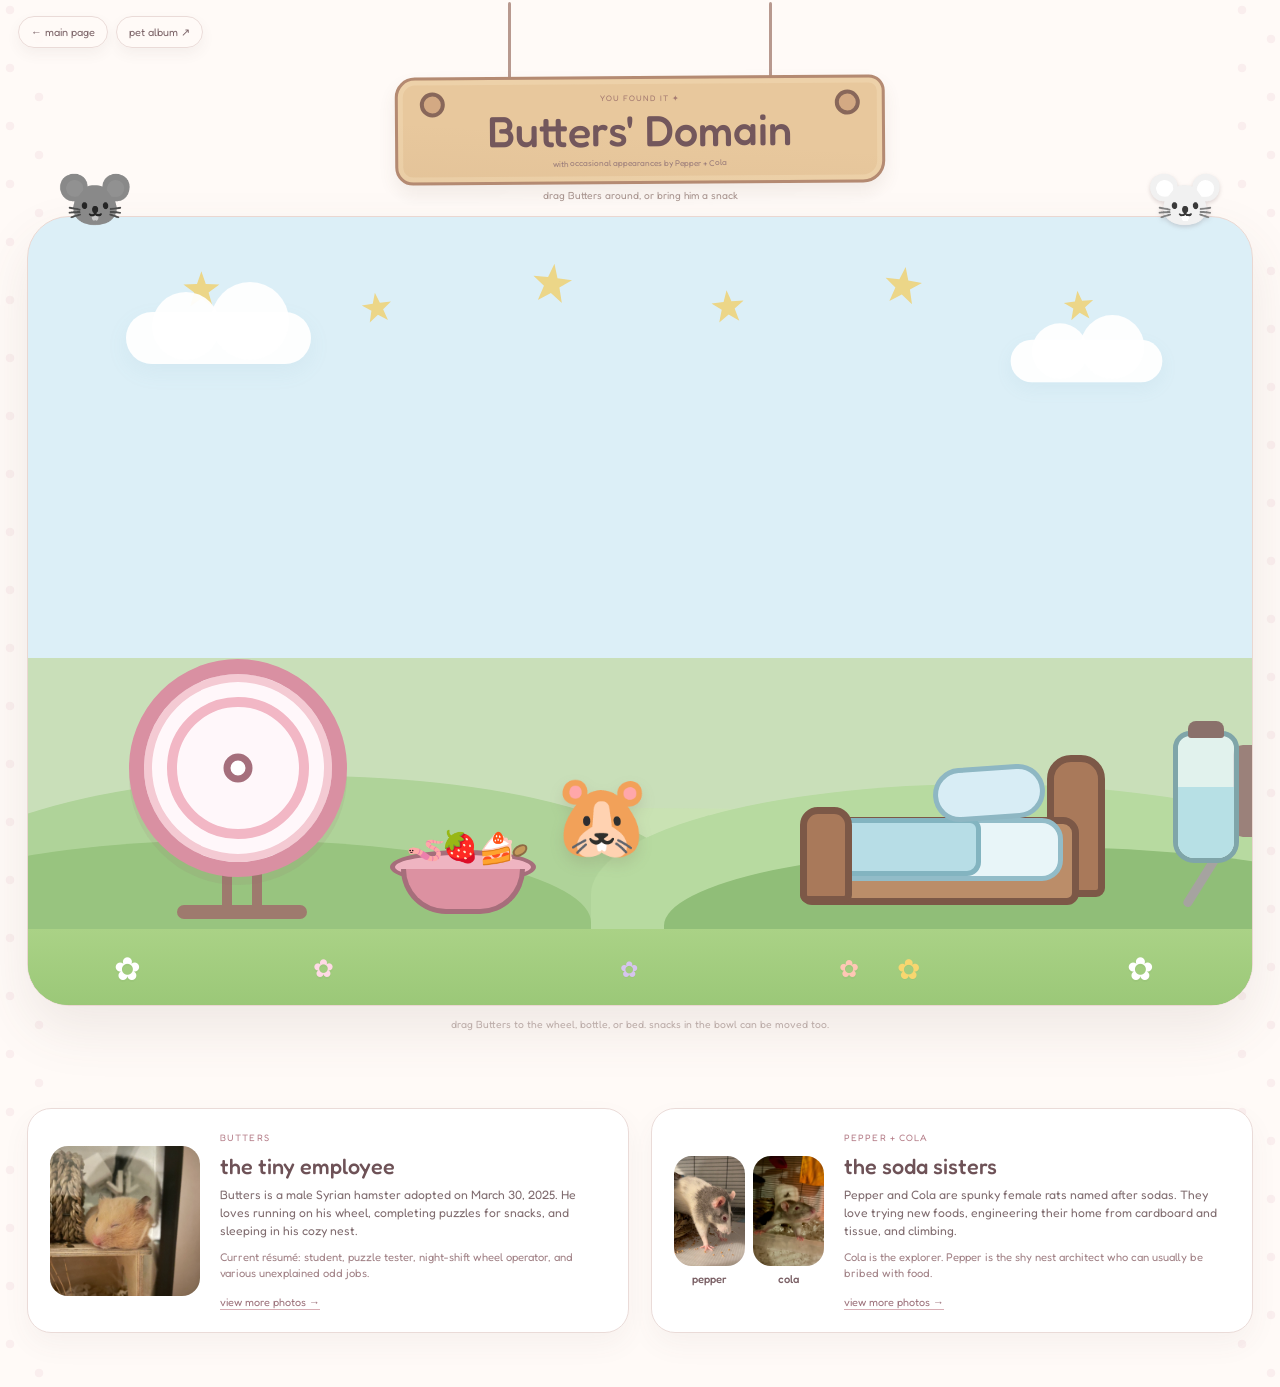
==== butters-domain.html @ 64509e28 "Initial commit" ====
<!DOCTYPE html>
<html lang="en">
<head>
  <meta charset="UTF-8">
  <meta name="viewport" content="width=device-width, initial-scale=1.0">
  <title>Butters' Domain</title>
  <link rel="icon" href="data:image/svg+xml,<svg xmlns=%22http://www.w3.org/2000/svg%22 viewBox=%220 0 100 100%22><text y=%22.9em%22 font-size=%2290%22>🐹</text></svg>">
  <link rel="preconnect" href="https://fonts.googleapis.com">
  <link rel="preconnect" href="https://fonts.gstatic.com" crossorigin>
  <link href="https://fonts.googleapis.com/css2?family=Fredoka:wght@400;500;600&display=swap" rel="stylesheet">
  <link rel="stylesheet" href="butters-domain.css">
</head>
<body class="page-fade">
  <div class="domain-dots domain-dots-left" aria-hidden="true"></div>
  <div class="domain-dots domain-dots-right" aria-hidden="true"></div>

  <div class="domain-nav">
    <a class="nav-pill" href="index.html">←︎ main page</a>
    <a class="nav-pill" href="pet-album.html">pet album ↗︎</a>
  </div>

  <main class="domain">
    <header class="hanging-title">
      <span class="cord cord-left"></span>
      <span class="cord cord-right"></span>
      <div class="sign-board">
        <p>you found it ✦</p>
        <h1>Butters' Domain</h1>
        <small>with occasional appearances by Pepper + Cola</small>
      </div>
    </header>

    <p class="domain-subtitle">drag Butters around, or bring him a snack</p>

    <div class="scene-wrap">
      <section class="hamster-scene" id="hamster-scene">
        <div class="scene-night" aria-hidden="true"></div>

        <button class="domain-stars" id="domain-stars" type="button" aria-label="Toggle night mode">
          <i></i><i></i><i></i><i></i><i></i><i></i>
        </button>

        <div class="sky-cloud c1"></div>
        <div class="sky-cloud c2"></div>

        <div class="hill hill-far"></div>
        <div class="hill hill-mid-a"></div>
        <div class="hill hill-mid-b"></div>
        <div class="hill hill-near-a"></div>
        <div class="hill hill-near-b"></div>

        <div class="wheel zone" id="wheel-zone" data-zone="wheel" aria-label="Hamster wheel">
          <div class="wheel-frame"></div>
          <div class="wheel-feet"></div>
          <div class="wheel-outer">
            <div class="wheel-track"></div>
            <div class="wheel-hub"></div>
          </div>
        </div>

        <div class="food-bowl-area">
          <div class="food-bowl">
            <div class="bowl-back"></div>
            <button class="snack worm" type="button" data-snack="worm" aria-label="Move the worm">🪱</button>
            <button class="snack strawberry" type="button" data-snack="strawberry" aria-label="Move the strawberry">🍓</button>
            <button class="snack cake" type="button" data-snack="cake" aria-label="Move the cake">🍰</button>
            <button class="snack seed" type="button" data-snack="seed" aria-label="Move the seed"><span class="seed-shape"></span></button>
            <div class="bowl-front"></div>
          </div>
        </div>

        <div class="bed zone" id="bed-zone" data-zone="bed" aria-label="Butters' bed">
          <div class="bed-headboard"></div>
          <div class="bed-frame"></div>
          <div class="bed-mattress"></div>
          <div class="bed-pillow"></div>
          <div class="bed-blanket"></div>
          <div class="bed-footboard"></div>
        </div>

        <div class="water-station zone" id="water-zone" data-zone="water" aria-label="Hamster water bottle">
          <div class="wall-mount"></div>
          <div class="water-bottle">
            <div class="water-cap"></div>
            <div class="water-glass"><div class="water-level"></div></div>
            <div class="water-nozzle"></div>
          </div>
        </div>

        <div class="butters-zone" id="butters-zone">
          <button class="butters" id="butters" type="button" aria-label="Drag Butters">
            <span class="butters-emoji">🐹</span>
          </button>
        </div>

        <div class="reaction-layer" id="reaction-layer" aria-live="polite"></div>

        <div class="grass-strip"></div>
        <div class="flower f1">✿</div>
        <div class="flower f2">✿</div>
        <div class="flower f3">✿</div>
        <div class="flower f4">✿</div>
        <div class="flower f5">✿</div>
        <div class="flower f6">✿</div>
      </section>

      <div class="rat-peeker cola" tabindex="0" data-rat="cola" aria-label="Cola is peeking">
        <span class="rat-face">🐭</span>
        <span class="rat-line"></span>
      </div>

      <div class="rat-peeker pepper" tabindex="0" data-rat="pepper" aria-label="Pepper is peeking">
        <span class="rat-face">🐭</span>
        <span class="rat-line"></span>
      </div>
    </div>

    <p class="secret-note">drag Butters to the wheel, bottle, or bed. snacks in the bowl can be moved too.</p>

    <section class="pet-notes">
      <div class="pet-card butters-card">
        <div class="pet-photo">
          <img src="images/butters-photo.jpg" alt="Butters" onerror="this.style.display='none'; this.parentElement.classList.add('empty-photo')">
          <span>add a Butters photo</span>
        </div>
        <div>
          <p class="pet-label">butters</p>
          <h2>the tiny employee</h2>
          <p>Butters is a male Syrian hamster adopted on March 30, 2025. He loves running on his wheel, completing puzzles for snacks, and sleeping in his cozy nest.</p>
          <p class="pet-joke">Current résumé: student, puzzle tester, night-shift wheel operator, and various unexplained odd jobs.</p><a class="photo-link" href="pet-album.html#butters">view more photos →︎</a>
        </div>
      </div>

      <div class="pet-card rat-card">
        <div class="rat-photos">
          <div class="rat-photo-item">
            <div class="pet-photo small">
              <img src="images/pepper-photo.jpg" alt="Pepper" onerror="this.style.display='none'; this.parentElement.classList.add('empty-photo')">
              <span>add photo</span>
            </div>
            <strong>pepper</strong>
          </div>
          <div class="rat-photo-item">
            <div class="pet-photo small">
              <img src="images/cola-photo.jpg" alt="Cola" onerror="this.style.display='none'; this.parentElement.classList.add('empty-photo')">
              <span>add photo</span>
            </div>
            <strong>cola</strong>
          </div>
        </div>
        <div>
          <p class="pet-label">pepper + cola</p>
          <h2>the soda sisters</h2>
          <p>Pepper and Cola are spunky female rats named after sodas. They love trying new foods, engineering their home from cardboard and tissue, and climbing.</p>
          <p class="pet-joke">Cola is the explorer. Pepper is the shy nest architect who can usually be bribed with food.</p><a class="photo-link" href="pet-album.html#rats">view more photos →︎</a>
        </div>
      </div>
    </section>
  </main>

  <script src="butters-domain.js"></script>
</body>
</html>
---- butters-domain.css ----
:root {
  --cream:#fffaf7;
  --pink:#efb4c1;
  --pink-dark:#b97d8b;
  --pink-pale:#efd6dc;
  --brown:#76574f;
  --wood:#a9795a;
  --wood-dark:#7c5847;
  --blue:#d8edf5;
  --blue-dark:#8bbbc6;
  --yellow:#f5d768;
  --green1:#cdebb9;
  --green2:#b7df9f;
  --green3:#9fd087;
  --green4:#7fb86f;
}

*{box-sizing:border-box}
html,body{min-height:100%}
body{
  margin:0;
  position:relative;
  background:var(--cream);
  color:#654d52;
  font-family:"Fredoka",sans-serif;
}
button{font:inherit}

body.page-fade{opacity:1;transition:opacity .32s ease}
body.page-fade.page-leaving{opacity:0}

.domain-dots{
  position:absolute;
  top:0;bottom:0;min-height:100%;
  width:max(48px,calc((100vw - 1220px)/2 - 10px));
  pointer-events:none;
  opacity:.34;
  background-image:
    radial-gradient(circle,var(--pink-pale) 0 4px,transparent 4.6px),
    radial-gradient(circle,var(--pink-pale) 0 4px,transparent 4.6px);
  background-size:58px 58px;
  background-position:10px 10px,39px 39px
}
.domain-dots-left{left:0}.domain-dots-right{right:0}

.back-door{position:fixed;top:18px;left:22px;z-index:50;opacity:.5;transition:.2s ease}
.back-door:hover{opacity:1;transform:translateY(-2px)}
.tiny-door{position:relative;display:block;width:31px;height:42px;border:2px solid #b98679;border-radius:8px 8px 4px 4px;background:#d8aa91}
.tiny-door::after{content:"";position:absolute;right:5px;top:22px;width:4px;height:4px;border-radius:50%;background:var(--yellow)}
.tiny-door i{position:absolute;inset:7px 6px;border:1px solid rgba(118,87,79,.34);border-radius:5px}

.domain{
  width:min(1240px,calc(100% - 54px));
  margin:0 auto;
  padding:76px 0 54px;
  position:relative;
  z-index:1
}

/* softer hanging sign */
.hanging-title{position:relative;width:min(490px,72vw);height:108px;margin:0 auto -3px}
.cord{position:absolute;top:-74px;width:3px;height:84px;border-radius:8px;background:#8b6a60}
.cord-left{left:23%}.cord-right{right:23%}
.sign-board{
  position:absolute;inset:0;
  display:grid;place-items:center;align-content:center;
  border:3px solid #b48a72;
  border-radius:20px 16px 22px 18px;
  background:linear-gradient(4deg,rgba(151,111,83,.05),transparent 45%),#e8c89d;
  box-shadow:inset 0 0 0 5px rgba(255,239,210,.22),0 9px 18px rgba(104,75,59,.09);
  transform:rotate(-.4deg)
}
.sign-board::before,.sign-board::after{
  content:"";position:absolute;top:12px;width:17px;height:17px;
  border:4px solid #88675a;border-radius:50%;background:#d3a983
}
.sign-board::before{left:22px}.sign-board::after{right:22px}
.sign-board p{margin:0 0 1px;color:#a47a71;font-size:.5rem;letter-spacing:.12em;text-transform:uppercase}
.sign-board h1{margin:0;color:#73575c;font-size:clamp(1.9rem,3.4vw,2.7rem);font-weight:500}
.sign-board small{margin-top:2px;color:#9b7d7a;font-size:.52rem;font-weight:400}
.domain-subtitle{margin:8px 0 15px;color:#aa9691;font-size:.64rem;font-weight:400;text-align:center}

.scene-wrap{position:relative}

.hamster-scene{
  position:relative;
  min-height:790px;
  overflow:hidden;
  border:1px solid #ead7d1;
  border-radius:42px;
  background:linear-gradient(to bottom,#e8f8ff 0 56%,#d9edc9 56% 100%);
  box-shadow:0 24px 54px rgba(102,76,72,.10);
  isolation:isolate
}
.scene-night{position:absolute;inset:0;z-index:30;background:rgba(31,38,67,.50);opacity:0;pointer-events:none;transition:opacity .35s ease}
.hamster-scene.night .scene-night{opacity:1}

.domain-stars{
  position:absolute;left:0;right:0;top:18px;z-index:8;height:110px;padding:0 7%;
  border:0;background:transparent;display:flex;align-items:center;justify-content:space-around;cursor:pointer
}
.domain-stars i{
  width:40px;height:40px;background:#f2cd62;
  clip-path:polygon(50% 3%,61% 35%,95% 36%,68% 56%,78% 91%,50% 71%,22% 91%,32% 56%,5% 36%,39% 35%);
  border-radius:35%;opacity:.74;transition:filter .25s ease,opacity .25s ease
}
.domain-stars i:nth-child(2){transform:translateY(18px) scale(.82) rotate(-8deg)}
.domain-stars i:nth-child(3){transform:translateY(-6px) scale(1.08) rotate(7deg)}
.domain-stars i:nth-child(4){transform:translateY(17px) scale(.9) rotate(-5deg)}
.domain-stars i:nth-child(5){transform:translateY(-4px) scale(1.02) rotate(8deg)}
.domain-stars i:nth-child(6){transform:translateY(16px) scale(.82) rotate(-6deg)}

.sky-cloud{
  position:absolute;z-index:10;width:185px;height:52px;border-radius:45px;background:rgba(255,255,255,.94);
  box-shadow:0 8px 22px rgba(118,160,176,.08)
}
.sky-cloud::before,.sky-cloud::after{content:"";position:absolute;bottom:4px;border-radius:50%;background:inherit}
.sky-cloud::before{left:26px;width:68px;height:68px}
.sky-cloud::after{right:22px;width:78px;height:78px}
.c1{left:8%;top:12%}.c2{right:6%;top:15%;transform:scale(.82)}

.hamster-scene.night .domain-stars{z-index:35}
.hamster-scene.night .sky-cloud{z-index:36}
.hamster-scene.night .domain-stars i{
  background:#ffe064;opacity:1;
  filter:drop-shadow(0 0 9px rgba(255,224,100,1)) drop-shadow(0 0 20px rgba(255,224,100,.56))
}

/* softer layered hills */
.hill{position:absolute;bottom:0;border-radius:50% 50% 0 0}
.hill-far{left:-5%;width:110%;height:25%;background:#d8efc1;z-index:1}
.hill-mid-a{left:-8%;width:62%;height:29%;background:#bfe1a7;z-index:2}
.hill-mid-b{right:-10%;width:64%;height:28%;background:#c7e6ad;z-index:2}
.hill-near-a{left:-12%;width:58%;height:21%;background:#a9d58f;z-index:3}
.hill-near-b{right:-13%;width:61%;height:20%;background:#a0cf87;z-index:3}

.grass-strip{position:absolute;left:0;right:0;bottom:0;height:76px;background:linear-gradient(to bottom,#b9df94,#add786);z-index:4}
.flower{position:absolute;bottom:17px;font-size:2rem;text-shadow:0 2px 0 rgba(117,147,93,.08);z-index:5}
.f1{left:7%;color:#fff}.f2{right:8%;color:#fff}.f3{left:23%;color:#ffd9e5;transform:scale(.78)}
.f4{right:27%;color:#f8d66f;transform:scale(.88)}.f5{left:48%;color:#d6c4ef;transform:scale(.7)}.f6{left:66%;color:#ffc7b5;transform:scale(.75)}

/* wheel */
.wheel{position:absolute;left:7%;bottom:84px;width:255px;height:260px;z-index:6}
.wheel-frame{position:absolute;z-index:1;left:108px;top:196px;width:40px;height:52px;border-left:10px solid #9e7a6e;border-right:10px solid #9e7a6e}
.wheel-feet{position:absolute;z-index:1;left:63px;bottom:0;width:130px;height:14px;border-radius:20px;background:#9e7a6e}
.wheel-outer{position:absolute;z-index:3;left:15px;top:0;width:218px;height:218px;border:15px solid #d990a2;border-radius:50%;background:#fff7fa;box-shadow:inset 0 0 0 8px #f4cad3,0 8px 0 rgba(143,97,109,.1)}
.wheel-track{position:absolute;inset:23px;border:10px solid #f2b7c5;border-radius:50%}
.wheel-hub{position:absolute;left:50%;top:50%;width:29px;height:29px;transform:translate(-50%,-50%);border:7px solid #a56f7c;border-radius:50%;background:#fff}

/* bowl */
.food-bowl-area{position:absolute;left:29%;bottom:62px;width:160px;height:102px;z-index:12}
.food-bowl{position:relative;width:160px;height:102px}
.bowl-back{position:absolute;z-index:1;left:7px;top:31px;width:146px;height:34px;border:5px solid #a66e7b;border-radius:50%;background:#efb4c1}
.bowl-front{position:absolute;z-index:2;left:18px;top:50px;width:124px;height:45px;border:5px solid #a66e7b;border-top:0;border-radius:0 0 48px 48px;background:#dc91a1;pointer-events:none}
.snack{position:absolute;z-index:80!important;border:0;background:transparent;cursor:grab;touch-action:none;user-select:none}
.snack.dragging{cursor:grabbing;z-index:200!important}
.worm{left:17px;top:10px;font-size:2rem}.strawberry{left:52px;top:7px;font-size:1.9rem}.cake{left:89px;top:9px;font-size:1.9rem}
.seed{left:123px;top:19px;width:25px;height:25px}.seed-shape{display:block;width:16px;height:11px;border:2px solid #8d6a45;border-radius:60% 40% 60% 40%;background:#c59a5a;transform:rotate(-20deg)}

/* wooden bed + blue bedding */
.bed{position:absolute;right:12%;bottom:76px;width:305px;height:190px;z-index:8}
.bed-headboard{position:absolute;right:0;bottom:26px;width:58px;height:142px;border:7px solid var(--wood-dark);border-radius:24px 24px 9px 9px;background:var(--wood)}
.bed-frame{position:absolute;left:0;right:26px;bottom:18px;height:88px;border:7px solid var(--wood-dark);border-radius:20px 16px 12px 12px;background:#bb8d69}
.bed-mattress{position:absolute;left:19px;right:42px;bottom:42px;height:63px;border:5px solid #92bcc8;border-radius:21px;background:#e8f5f8;z-index:2}
.bed-pillow{position:absolute;right:60px;top:33px;width:112px;height:54px;z-index:5;border:5px solid #8eb7c3;border-radius:28px;background:#d8edf5;transform:rotate(-4deg)}
.bed-blanket{position:absolute;z-index:4;left:27px;bottom:47px;width:154px;height:58px;border:5px solid #83b4c0;border-radius:20px 11px 14px 14px;background:#b7dde6}
.bed-footboard{position:absolute;z-index:6;left:0;bottom:20px;width:52px;height:96px;border:7px solid var(--wood-dark);border-radius:18px 18px 8px 8px;background:var(--wood)}

/* water bottle mounted to right wall */
.water-station{position:absolute;right:-1px;bottom:298px;width:92px;height:210px;z-index:9}
.wall-mount{position:absolute;right:0;top:28px;width:20px;height:92px;border-radius:10px 0 0 10px;background:#9b817a}
.water-bottle{position:absolute;right:17px;top:17px;width:66px;height:132px}
.water-glass{position:absolute;z-index:2;inset:0;overflow:hidden;border:5px solid #7fa5a9;border-radius:17px 17px 21px 21px;background:rgba(232,248,250,.8)}
.water-level{position:absolute;inset:auto 0 0;height:58%;background:#b7e0e5}
.water-cap{position:absolute;z-index:3;left:15px;top:-10px;width:36px;height:17px;border-radius:8px 8px 3px 3px;background:#8a716b}
.water-nozzle{position:absolute;z-index:1;left:19px;bottom:-56px;width:9px;height:70px;border-radius:8px;background:#a6a3a0;transform:rotate(-32deg);transform-origin:top}

/* Butters */
.butters-zone{position:absolute;left:46%;bottom:150px;width:92px;height:82px;transform:translateX(-50%);z-index:20}
.butters{width:92px;height:82px;border:0;background:transparent;cursor:grab;touch-action:none;user-select:none}
.butters.dragging{cursor:grabbing}.butters-emoji{display:block;font-size:5.1rem;line-height:1;filter:drop-shadow(0 7px 7px rgba(104,77,70,.14))}

.reaction-layer{position:absolute;inset:0;z-index:34;pointer-events:none}
.reaction-pop{position:absolute;min-width:max-content;max-width:180px;padding:6px 9px;border:1px solid #ead7d1;border-radius:13px;background:rgba(255,255,255,.94);color:#876c70;font-size:.7rem;font-weight:500;box-shadow:0 6px 14px rgba(90,67,65,.07);animation:pop-in .18s ease}
@keyframes pop-in{from{opacity:0;transform:translateY(5px)}to{opacity:1;transform:translateY(0)}}

.butters-zone.wheel-bounce .butters-emoji{animation:wheel-hop .42s ease 6}
@keyframes wheel-hop{0%,100%{transform:translateY(0)}50%{transform:translateY(-17px)}}
.butters-zone.snack-happy .butters-emoji{animation:snack-hop .45s ease}
.butters-zone.idle-hop .butters-emoji{animation:idle-hop .55s ease}
@keyframes snack-hop{0%,100%{transform:scale(1)}50%{transform:scale(1.09)}}
@keyframes idle-hop{0%,100%{transform:translateY(0)}50%{transform:translateY(-9px)}}

/* rats under scene edge, then pop upward */
.rat-peeker{position:absolute;top:-45px;width:110px;height:150px;z-index:0;outline:none;overflow:visible}
.rat-peeker .rat-face{position:absolute;bottom:0;font-size:3.8rem;transition:transform .28s ease;filter:drop-shadow(0 3px 3px rgba(90,70,70,.08))}
.rat-peeker .rat-line{position:absolute;bottom:83px;width:175px;padding:6px 9px;border:1px solid #ead7d1;border-radius:12px;background:#fff;color:#8b7477;font-size:.62rem;opacity:0;transition:opacity .2s ease,transform .2s ease}
.cola{left:34px}.pepper{right:34px}
.cola .rat-face{left:0;filter:grayscale(1) brightness(.78)}.pepper .rat-face{right:0;filter:grayscale(1) brightness(1.6)}
.cola .rat-line{left:8px}.pepper .rat-line{right:8px;text-align:right}
.rat-peeker:hover .rat-face,.rat-peeker:focus .rat-face{transform:translateY(-74px)}
.rat-peeker:hover .rat-line,.rat-peeker:focus .rat-line{opacity:1;transform:translateY(-10px)}
.hamster-scene{position:relative;z-index:2}

.secret-note{margin:12px 0 0;color:#ae9b97;font-size:.65rem;text-align:center;opacity:.76}

/* real pet info */
.pet-notes{display:grid;grid-template-columns:1fr 1fr;gap:22px;margin-top:78px}
.pet-card{display:grid;grid-template-columns:150px 1fr;gap:20px;align-items:center;padding:22px;border:1px solid #eadbd8;border-radius:24px;background:#fff;box-shadow:0 12px 28px rgba(100,75,80,.05)}
.pet-card h2{margin:2px 0 7px;font-size:1.35rem;font-weight:500;color:#6e5257}
.pet-card p{margin:0 0 8px;color:#7f6b6e;font-size:.76rem;line-height:1.5}
.pet-label{text-transform:uppercase;letter-spacing:.12em;font-size:.58rem!important;color:#b57e89!important}
.pet-joke{color:#a08085!important;font-size:.7rem!important}
.pet-photo{height:150px;border-radius:18px;overflow:hidden;display:grid;place-items:center;background:#f1e2e5;color:#a88a8f;font-size:.68rem}
.pet-photo img{width:100%;height:100%;object-fit:cover}.pet-photo.empty-photo span{display:block}.pet-photo:not(.empty-photo) span{display:none}
.rat-photos{display:grid;grid-template-columns:1fr 1fr;gap:8px}.pet-photo.small{height:110px}

@media(max-width:950px){
  .domain{width:min(100% - 30px,1240px)}
  .wheel{left:3%;transform:scale(.85);transform-origin:left bottom}
  .food-bowl-area{left:25%}
  .bed{right:8%;transform:scale(.9);transform-origin:right bottom}
  .water-station{right:-1px}
  .pet-notes{grid-template-columns:1fr}
}
@media(max-width:760px){
  .domain-dots{display:none}.rat-peeker{display:none}.hamster-scene{min-height:980px}
  .wheel{left:3%;bottom:535px;transform:scale(.72)}
  .food-bowl-area{left:9%;bottom:82px}
  .bed{right:8%;bottom:285px;transform:scale(.78)}
  .water-station{right:-1px;bottom:520px;transform:scale(.82)}
  .butters-zone{left:49%;bottom:205px}
  .pet-card{grid-template-columns:1fr}.pet-photo{height:190px}
}

.page-fade {
  opacity: 1;
  transition: opacity .32s ease;
}
.page-fade.page-leaving {
  opacity: 0;
}

/* obvious domain navigation */
.domain-nav{
  position:fixed;
  top:16px;
  left:18px;
  z-index:90;
  display:flex;
  gap:8px;
}
.nav-pill{
  display:inline-flex;
  align-items:center;
  padding:8px 12px;
  border:1px solid #eadbd8;
  border-radius:999px;
  background:rgba(255,250,247,.92);
  color:#7c6468;
  font-size:.68rem;
  text-decoration:none;
  box-shadow:0 6px 14px rgba(93,72,75,.06);
  backdrop-filter:blur(8px);
}
.nav-pill:hover{
  background:#fff;
}

/* softer rope color */
.cord{
  background:#b8998f !important;
}

/* align interactive items on a common baseline just above the grass */
.wheel{
  bottom:86px !important;
}
.food-bowl-area{
  bottom:84px !important;
}
.bed{
  bottom:82px !important;
}
.water-station{
  right:-1px !important;
  bottom:96px !important;
}

/* keep all water-bottle pieces together, lower, and flip spout toward Butters */
.water-station{
  width:100px !important;
  height:190px !important;
}
.water-bottle{
  right:14px !important;
  top:12px !important;
}
.wall-mount{
  top:26px !important;
}
.water-nozzle{
  left:auto !important;
  right:12px !important;
  bottom:-54px !important;
  transform:rotate(32deg) !important;
  transform-origin:top !important;
}

/* rats: raise them enough to show the ears/forehead, then pop up much farther */
.rat-peeker{
  top:-8px !important;
  height:170px !important;
  z-index:1 !important;
}
.rat-peeker .rat-face{
  bottom:-12px !important;
}
.rat-peeker:hover .rat-face,
.rat-peeker:focus .rat-face,
.rat-peeker.active .rat-face{
  transform:translateY(-86px) !important;
}
.rat-peeker:hover .rat-line,
.rat-peeker:focus .rat-line,
.rat-peeker.active .rat-line{
  opacity:1 !important;
  transform:translateY(-12px) !important;
}

/* make the scene layer remain above their hidden bodies, but not hide exposed ears */
.hamster-scene{
  z-index:2 !important;
}
.scene-wrap{
  overflow:visible;
}

/* click/tap bounce for Butters */
.butters-zone.tap-bounce .butters-emoji{
  animation:tap-bounce .42s ease;
}
@keyframes tap-bounce{
  0%,100%{transform:translateY(0) scale(1)}
  45%{transform:translateY(-12px) scale(1.04)}
}

/* tiny click/tap nudge for rats */
.rat-peeker.tap-pop .rat-face{
  animation:rat-pop .48s ease;
}
@keyframes rat-pop{
  0%,100%{transform:translateY(-20px)}
  50%{transform:translateY(-92px)}
}

.photo-link{
  display:inline-flex;
  margin-top:4px;
  color:#9c727b;
  font-size:.68rem;
  text-decoration:none;
  border-bottom:1px solid #d8aeb5;
}
.photo-link:hover{
  color:#7d5e64;
}

@media(max-width:760px){
  .domain-nav{
    position:absolute;
  }
}

/* Cola + Pepper sit up at sign level so they are unmistakably visible.
   They still pop higher on hover/focus/tap. */
.rat-peeker {
  top: -155px !important;
  width: 118px !important;
  height: 175px !important;
  z-index: 6 !important;
  overflow: visible !important;
}

.cola {
  left: 28px !important;
}

.pepper {
  right: 28px !important;
}

.rat-peeker .rat-face {
  bottom: 0 !important;
  font-size: 4rem !important;
}

.rat-peeker:hover .rat-face,
.rat-peeker:focus .rat-face,
.rat-peeker.active .rat-face {
  transform: translateY(-54px) !important;
}

.rat-peeker .rat-line {
  bottom: 88px !important;
}

.rat-peeker:hover .rat-line,
.rat-peeker:focus .rat-line,
.rat-peeker.active .rat-line {
  transform: translateY(-10px) !important;
}

/* About 10 seconds of wheel bouncing. */
.butters-zone.wheel-bounce .butters-emoji {
  animation: wheel-hop .5s ease 20 !important;
}

/* Clear labels beneath Pepper and Cola on the Domain info card. */
.rat-photo-item {
  min-width: 0;
}

.rat-photo-item strong {
  display: block;
  margin-top: 6px;
  color: #7a6065;
  font-size: .7rem;
  font-weight: 500;
  text-align: center;
  text-transform: lowercase;
}

body.page-fade {
  animation: page-arrive .32s ease both;
}
@keyframes page-arrive {
  from { opacity: 0; }
  to { opacity: 1; }
}
body.page-fade.page-leaving {
  animation: none;
  opacity: 0;
}

.hamster-scene{
  background: linear-gradient(to bottom, #dceff7 0 56%, #c9dfb9 56% 100%) !important;
}

.hill-far{background:#c9e2b3 !important}
.hill-mid-a{background:#afd399 !important}
.hill-mid-b{background:#b7daa0 !important}
.hill-near-a{background:#98c47f !important}
.hill-near-b{background:#90be78 !important}
.grass-strip{
  background:linear-gradient(to bottom,#aad286,#9bc878) !important;
}

/* Pepper is the white rat, so give her emoji just enough definition
   to stay visible against the pale scene. */
.pepper .rat-face{
  filter:grayscale(1) brightness(1.32) contrast(1.08)
         drop-shadow(0 2px 2px rgba(93,72,76,.20)) !important;
}

/* Dedicated mobile composition for Butters' Domain.
   Desktop styles above remain unchanged. */
@media (max-width: 760px) {
  body {
    overflow-x: hidden;
  }

  .domain-dots {
    display: none;
  }

  /* Keep the Main Page / Pet Album controls tidy and predictable. */
  .domain-nav {
    position: absolute;
    top: 12px;
    left: 10px;
    right: 10px;
    display: flex;
    justify-content: space-between;
    gap: 8px;
    z-index: 90;
  }

  .nav-pill {
    min-height: 34px;
    padding: 7px 11px;
    border-radius: 999px;
    font-size: .64rem;
    line-height: 1;
    white-space: nowrap;
  }

  .domain {
    width: calc(100% - 16px);
    max-width: 520px;
    padding: 66px 0 44px;
  }

  .hanging-title {
    width: min(86vw, 350px);
    height: 92px;
    margin-bottom: 2px;
  }

  .cord {
    top: -56px;
    height: 64px;
  }

  .sign-board h1 {
    font-size: clamp(1.7rem, 8vw, 2.2rem);
  }

  .sign-board small {
    font-size: .45rem;
  }

  .domain-subtitle {
    margin: 8px 0 12px;
    padding-inline: 20px;
    font-size: .6rem;
  }

  .scene-wrap {
    margin-top: 0;
  }

  .hamster-scene {
    min-height: 940px;
    border-radius: 30px;
  }

  /* Sky */
  .domain-stars {
    top: 10px;
    height: 82px;
    padding-inline: 5%;
  }

  .domain-stars i {
    width: 29px;
    height: 29px;
  }

  .sky-cloud {
    width: 128px;
    height: 38px;
  }

  .sky-cloud::before {
    left: 18px;
    width: 48px;
    height: 48px;
  }

  .sky-cloud::after {
    right: 14px;
    width: 57px;
    height: 57px;
  }

  .c1 {
    left: 3%;
    top: 12%;
    transform: scale(.9);
  }

  .c2 {
    right: 0;
    top: 18%;
    transform: scale(.72);
  }

  /* Keep the landscape soft but leave more vertical room for play. */
  .hill-far {
    height: 23%;
  }

  .hill-mid-a,
  .hill-mid-b {
    height: 26%;
  }

  .hill-near-a,
  .hill-near-b {
    height: 18%;
  }

  .grass-strip {
    height: 70px;
  }

  .flower {
    bottom: 15px;
    font-size: 1.55rem;
  }

  .f3 { left: 33%; }
  .f4 { right: 33%; }
  .f5 { left: 53%; }
  .f6 { left: 72%; }

  /*
    Mobile play area:
    Wheel + bed share the upper activity row.
    Butters gets a clear center zone.
    Food + water sit on the lower row.
    Only whole components move/scale, so their internal pieces stay intact.
  */
  .wheel {
    left: 0;
    bottom: 545px !important;
    transform: scale(.62);
    transform-origin: left bottom;
  }

  .bed {
    right: -4px;
    bottom: 535px !important;
    transform: scale(.59);
    transform-origin: right bottom;
  }

  .butters-zone {
    left: 50%;
    bottom: 320px;
    transform: translateX(-50%);
  }

  .water-station {
    right: -1px !important;
    bottom: 104px !important;
    transform: scale(.82);
    transform-origin: right bottom;
  }

  .food-bowl-area {
    left: 12px;
    bottom: 92px !important;
    /* Do not scale the bowl or its food: keep the v24 emoji appearance. */
    transform: none;
  }

  /* Reactions stay readable within the narrower play area. */
  .reaction-pop {
    max-width: 145px;
    padding: 5px 8px;
    font-size: .64rem;
  }

  /* Cola + Pepper remain visible around the sign/scene edge. */
  .rat-peeker {
    display: block;
    top: -100px !important;
    width: 92px !important;
    height: 135px !important;
  }

  .rat-peeker .rat-face {
    font-size: 3.15rem !important;
  }

  .cola {
    left: 8px !important;
  }

  .pepper {
    right: 8px !important;
  }

  .rat-peeker .rat-line {
    width: 132px;
    bottom: 74px !important;
    font-size: .55rem;
  }

  .cola .rat-line {
    left: 4px;
  }

  .pepper .rat-line {
    right: 4px;
  }

  .rat-peeker:hover .rat-face,
  .rat-peeker:focus .rat-face,
  .rat-peeker.active .rat-face {
    transform: translateY(-42px) !important;
  }

  .secret-note {
    margin-top: 18px;
    padding-inline: 20px;
    font-size: .6rem;
  }

  /* The real-pet cards become a simple single-column mobile feed. */
  .pet-notes {
    grid-template-columns: 1fr;
    gap: 16px;
    margin-top: 58px;
  }

  .pet-card {
    grid-template-columns: 1fr;
    gap: 14px;
    padding: 18px;
  }

  .pet-photo {
    height: 220px;
  }

  .rat-photos {
    grid-template-columns: 1fr 1fr;
  }

  .pet-photo.small {
    height: 150px;
  }
}

@media (max-width: 430px) {
  .domain {
    width: calc(100% - 12px);
  }

  .hamster-scene {
    min-height: 965px;
  }

  .hanging-title {
    width: 89vw;
  }

  .wheel {
    left: -4px;
    bottom: 562px !important;
    transform: scale(.56);
  }

  .bed {
    right: -8px;
    bottom: 550px !important;
    transform: scale(.53);
  }

  .butters-zone {
    bottom: 325px;
  }

  .food-bowl-area {
    left: 5px;
    bottom: 92px !important;
  }

  .water-station {
    right: -5px !important;
    bottom: 106px !important;
    transform: scale(.76);
  }

  .rat-peeker {
    top: -92px !important;
  }

  .pet-photo {
    height: 190px;
  }
}

/* Navigation arrows only; animal/food emoji keep their original rendering. */
.nav-pill,
.photo-link {
  font-family: "Fredoka", Arial, sans-serif;
}

/* Mobile placement adjustment: lower the wheel and bed into the grove. */
@media (max-width: 760px) {
  .wheel { bottom: 405px !important; }
  .bed { bottom: 395px !important; }
}

@media (max-width: 430px) {
  .wheel { bottom: 420px !important; }
  .bed { bottom: 410px !important; }
}
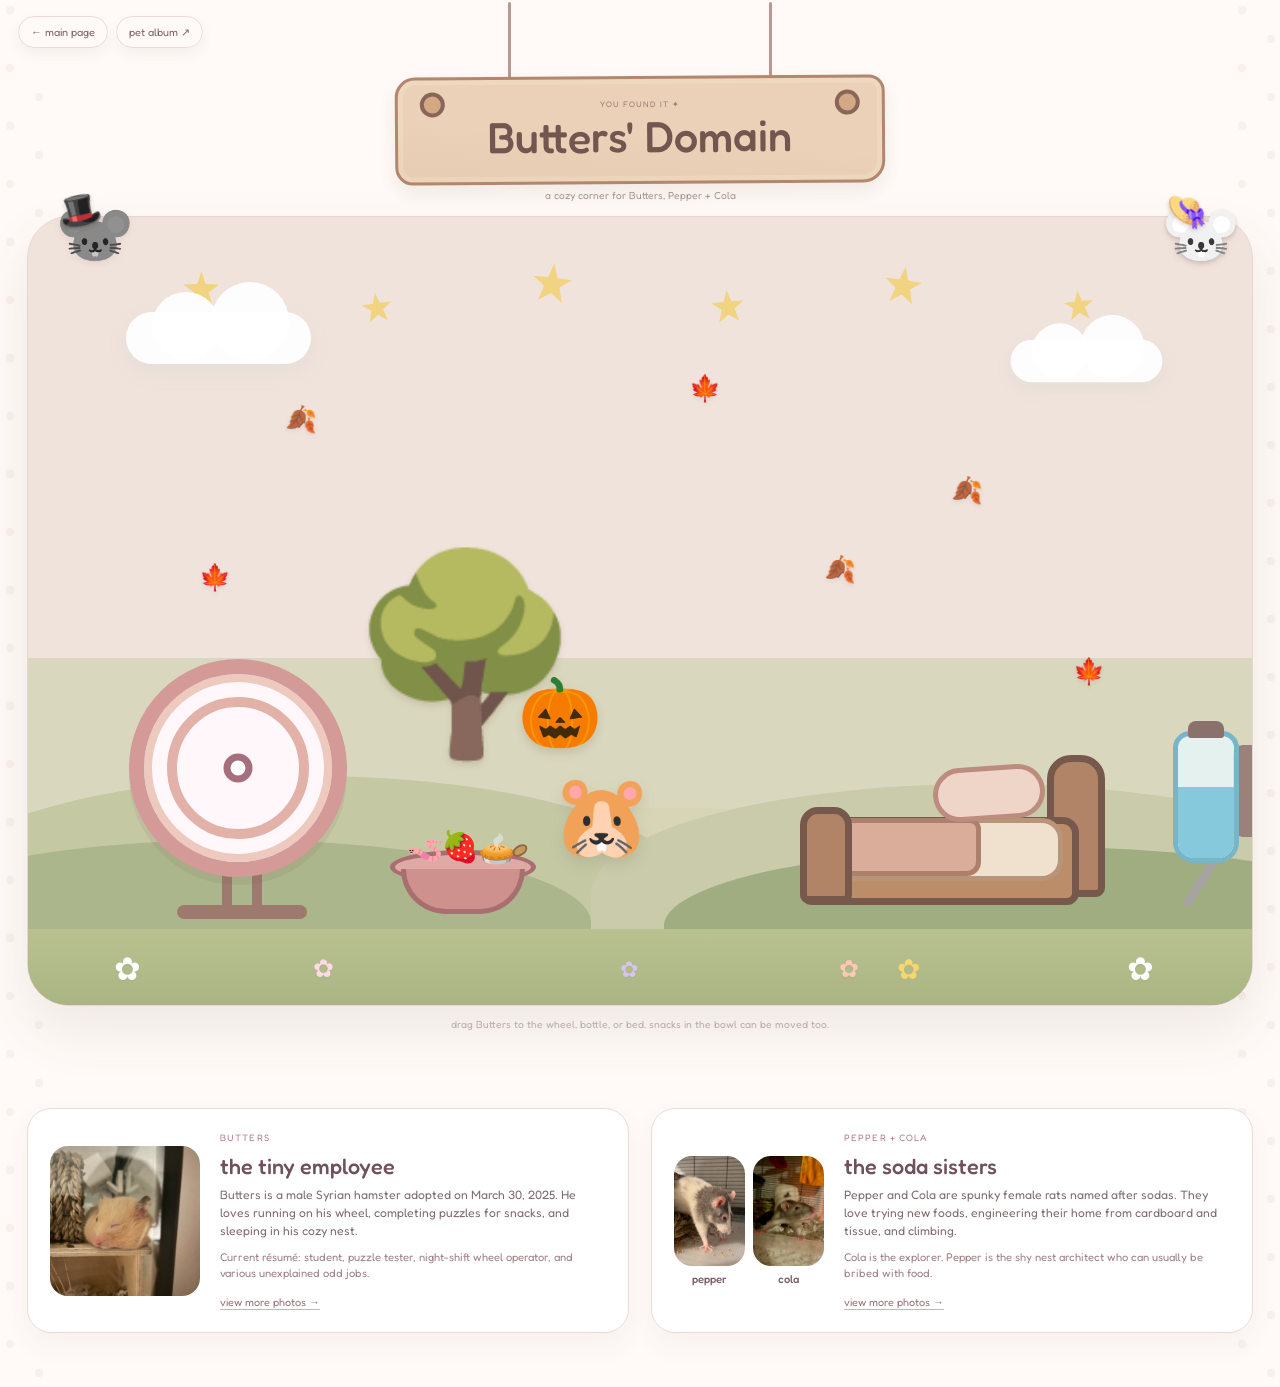
==== commit 41d32231: "Butters' Domain autumn theme & new project" ====
--- a/butters-domain.html
+++ b/butters-domain.html
@@ -24,17 +24,25 @@
       <span class="cord cord-left"></span>
       <span class="cord cord-right"></span>
       <div class="sign-board">
-        <p>you found it ✦</p>
+        <p>you found it &#10022;</p>
         <h1>Butters' Domain</h1>
-        <small>with occasional appearances by Pepper + Cola</small>
       </div>
     </header>
 
-    <p class="domain-subtitle">drag Butters around, or bring him a snack</p>
+    <p class="domain-subtitle">a cozy corner for Butters, Pepper + Cola</p>
 
     <div class="scene-wrap">
       <section class="hamster-scene" id="hamster-scene">
         <div class="scene-night" aria-hidden="true"></div>
+
+        <span class="fall-leaf leaf-a" aria-hidden="true">&#127810;</span>
+        <span class="fall-leaf leaf-b" aria-hidden="true">&#127809;</span>
+        <span class="fall-leaf leaf-c" aria-hidden="true">&#127810;</span>
+        <span class="fall-leaf leaf-d" aria-hidden="true">&#127809;</span>
+        <span class="fall-leaf leaf-e" aria-hidden="true">&#127810;</span>
+        <span class="fall-leaf leaf-f" aria-hidden="true">&#127809;</span>
+        <span class="fall-tree" aria-hidden="true">&#127795;</span>
+        <span class="jack-o-lantern" aria-hidden="true">&#127875;</span>
 
         <button class="domain-stars" id="domain-stars" type="button" aria-label="Toggle night mode">
           <i></i><i></i><i></i><i></i><i></i><i></i>
@@ -63,7 +71,7 @@
             <div class="bowl-back"></div>
             <button class="snack worm" type="button" data-snack="worm" aria-label="Move the worm">🪱</button>
             <button class="snack strawberry" type="button" data-snack="strawberry" aria-label="Move the strawberry">🍓</button>
-            <button class="snack cake" type="button" data-snack="cake" aria-label="Move the cake">🍰</button>
+            <button class="snack cake" type="button" data-snack="cake" aria-label="Move the pumpkin pie">🥧</button>
             <button class="snack seed" type="button" data-snack="seed" aria-label="Move the seed"><span class="seed-shape"></span></button>
             <div class="bowl-front"></div>
           </div>
@@ -105,12 +113,12 @@
       </section>
 
       <div class="rat-peeker cola" tabindex="0" data-rat="cola" aria-label="Cola is peeking">
-        <span class="rat-face">🐭</span>
+        <span class="rat-face"><span class="rat-emoji">🐭</span><span class="rat-hat cola-hat" aria-hidden="true">&#127913;</span></span>
         <span class="rat-line"></span>
       </div>
 
       <div class="rat-peeker pepper" tabindex="0" data-rat="pepper" aria-label="Pepper is peeking">
-        <span class="rat-face">🐭</span>
+        <span class="rat-face"><span class="rat-emoji">🐭</span><span class="rat-hat pepper-hat" aria-hidden="true">&#128082;</span></span>
         <span class="rat-line"></span>
       </div>
     </div>
--- a/butters-domain.css
+++ b/butters-domain.css
@@ -790,3 +790,178 @@
   .wheel { bottom: 420px !important; }
   .bed { bottom: 410px !important; }
 }
+
+/* Muted autumn colors, kept close to the portfolio's blush, cream, and sage. */
+:root {
+  --pink: #d59a98;
+  --pink-dark: #a96f70;
+  --pink-pale: #ead8d1;
+  --brown: #72564f;
+  --wood: #b18468;
+  --wood-dark: #76594c;
+  --blue: #e7d9cc;
+  --blue-dark: #b88978;
+  --yellow: #d8b16f;
+  --green1: #d7d7b9;
+  --green2: #c3caa5;
+  --green3: #aeb98f;
+  --green4: #98a77c;
+}
+
+body {
+  background: #fffaf7;
+}
+
+.domain-dots {
+  opacity: .28;
+}
+
+.sign-board {
+  border-color: #b38670;
+  background: linear-gradient(4deg, rgba(151,111,83,.05), transparent 45%), #ead1b7;
+}
+
+.sign-board h1 {
+  color: #72564f;
+}
+
+.hamster-scene {
+  background: linear-gradient(to bottom, #f0e3dc 0 56%, #d9d7bd 56% 100%) !important;
+  border-color: #e7d6cf;
+}
+
+.hill-far { background: #d8d5b7 !important; }
+.hill-mid-a { background: #c4c9a4 !important; }
+.hill-mid-b { background: #c9cbaa !important; }
+.hill-near-a { background: #abb68d !important; }
+.hill-near-b { background: #a0ad80 !important; }
+.grass-strip { background: linear-gradient(to bottom, #bac191, #aab583) !important; }
+
+.wheel-outer {
+  border-color: #d39a98;
+  box-shadow: inset 0 0 0 8px #edc9be, 0 8px 0 rgba(117,83,73,.1);
+}
+.wheel-track { border-color: #e2b1a8; }
+.bowl-back { border-color: #a96f70; background: #e0aaa4; }
+.bowl-front { border-color: #a96f70; background: #cf918d; }
+.bed-mattress { border-color: #b89578 !important; background: #f0e1cf !important; }
+.bed-pillow { border-color: #bc8d7e !important; background: #efd4c8 !important; }
+.bed-blanket { border-color: #ad806d !important; background: #d9ad99 !important; }
+.water-glass { border-color: #78b5c7; }
+.water-level { background: #86c9dd; }
+
+/* Tiny falling leaves and a pumpkin in the play scene. */
+.fall-leaf,
+.jack-o-lantern {
+  position: absolute;
+  display: block;
+  pointer-events: none;
+  user-select: none;
+}
+
+.fall-leaf {
+  z-index: 13;
+  font-size: clamp(1.15rem, 2vw, 1.65rem);
+  line-height: 1;
+  filter: drop-shadow(0 2px 2px rgba(105,77,62,.12));
+  animation: leaf-drift 4.8s ease-in-out infinite;
+}
+
+.leaf-a { left: 21%; top: 24%; }
+.leaf-b { left: 54%; top: 20%; animation-delay: -.9s; }
+.leaf-c { right: 22%; top: 33%; animation-delay: -1.7s; }
+.leaf-d { left: 14%; top: 44%; animation-delay: -2.4s; }
+.leaf-e { left: 65%; top: 43%; animation-delay: -3.1s; }
+.leaf-f { right: 12%; top: 56%; animation-delay: -3.8s; }
+
+.jack-o-lantern {
+  z-index: 14;
+  left: 40%;
+  bottom: 260px;
+  font-size: 4.2rem;
+  line-height: 1;
+  filter: drop-shadow(0 5px 4px rgba(105,77,62,.17));
+}
+
+.fall-tree {
+  position: absolute;
+  left: 26%;
+  bottom: 260px;
+  z-index: 5;
+  font-size: 12rem;
+  line-height: 1;
+  pointer-events: none;
+  user-select: none;
+  filter: sepia(.42) saturate(.9) hue-rotate(-8deg)
+    drop-shadow(0 4px 3px rgba(105,77,62,.15));
+}
+
+@keyframes leaf-drift {
+  0%, 100% { transform: translateY(0) rotate(-12deg); }
+  50% { transform: translateY(5px) rotate(9deg); }
+}
+
+/* Each hat moves with its rat as she peeks up from the sign. */
+.rat-peeker .rat-face {
+  display: block;
+  width: 1em;
+  height: 1em;
+  line-height: 1;
+  filter: drop-shadow(0 3px 3px rgba(90,70,70,.08)) !important;
+}
+
+.rat-emoji {
+  display: block;
+  line-height: 1;
+}
+
+.cola .rat-emoji { filter: grayscale(1) brightness(.78); }
+.pepper .rat-emoji {
+  filter: grayscale(1) brightness(1.32) contrast(1.08)
+    drop-shadow(0 2px 2px rgba(93,72,76,.20));
+}
+
+.rat-hat {
+  position: absolute;
+  top: -.25em;
+  z-index: 2;
+  font-size: .56em;
+  line-height: 1;
+  filter: drop-shadow(0 2px 2px rgba(83,59,49,.2));
+}
+
+.cola-hat { left: .05em; transform: rotate(-12deg); }
+.pepper-hat { left: .12em; transform: rotate(10deg); }
+
+@media (max-width: 760px) {
+  .fall-tree {
+    left: 16%;
+    right: auto;
+    top: auto;
+    bottom: 270px;
+    font-size: 7rem;
+  }
+
+  .jack-o-lantern {
+    left: 29%;
+    bottom: 270px;
+    font-size: 3rem;
+  }
+
+  .leaf-a { left: 18%; top: 22%; }
+  .leaf-b { left: 55%; top: 18%; }
+  .leaf-c { right: 18%; top: 29%; }
+  .leaf-d { left: 10%; top: 37%; }
+  .leaf-e { left: 66%; top: 38%; }
+  .leaf-f { right: 8%; top: 51%; }
+}
+
+@media (prefers-reduced-motion: reduce) {
+  .fall-leaf { animation: none; }
+}
+
+.rat-peeker { top: -126px !important; }
+
+@media (max-width: 760px) {
+  .rat-peeker { top: -100px !important; }
+}
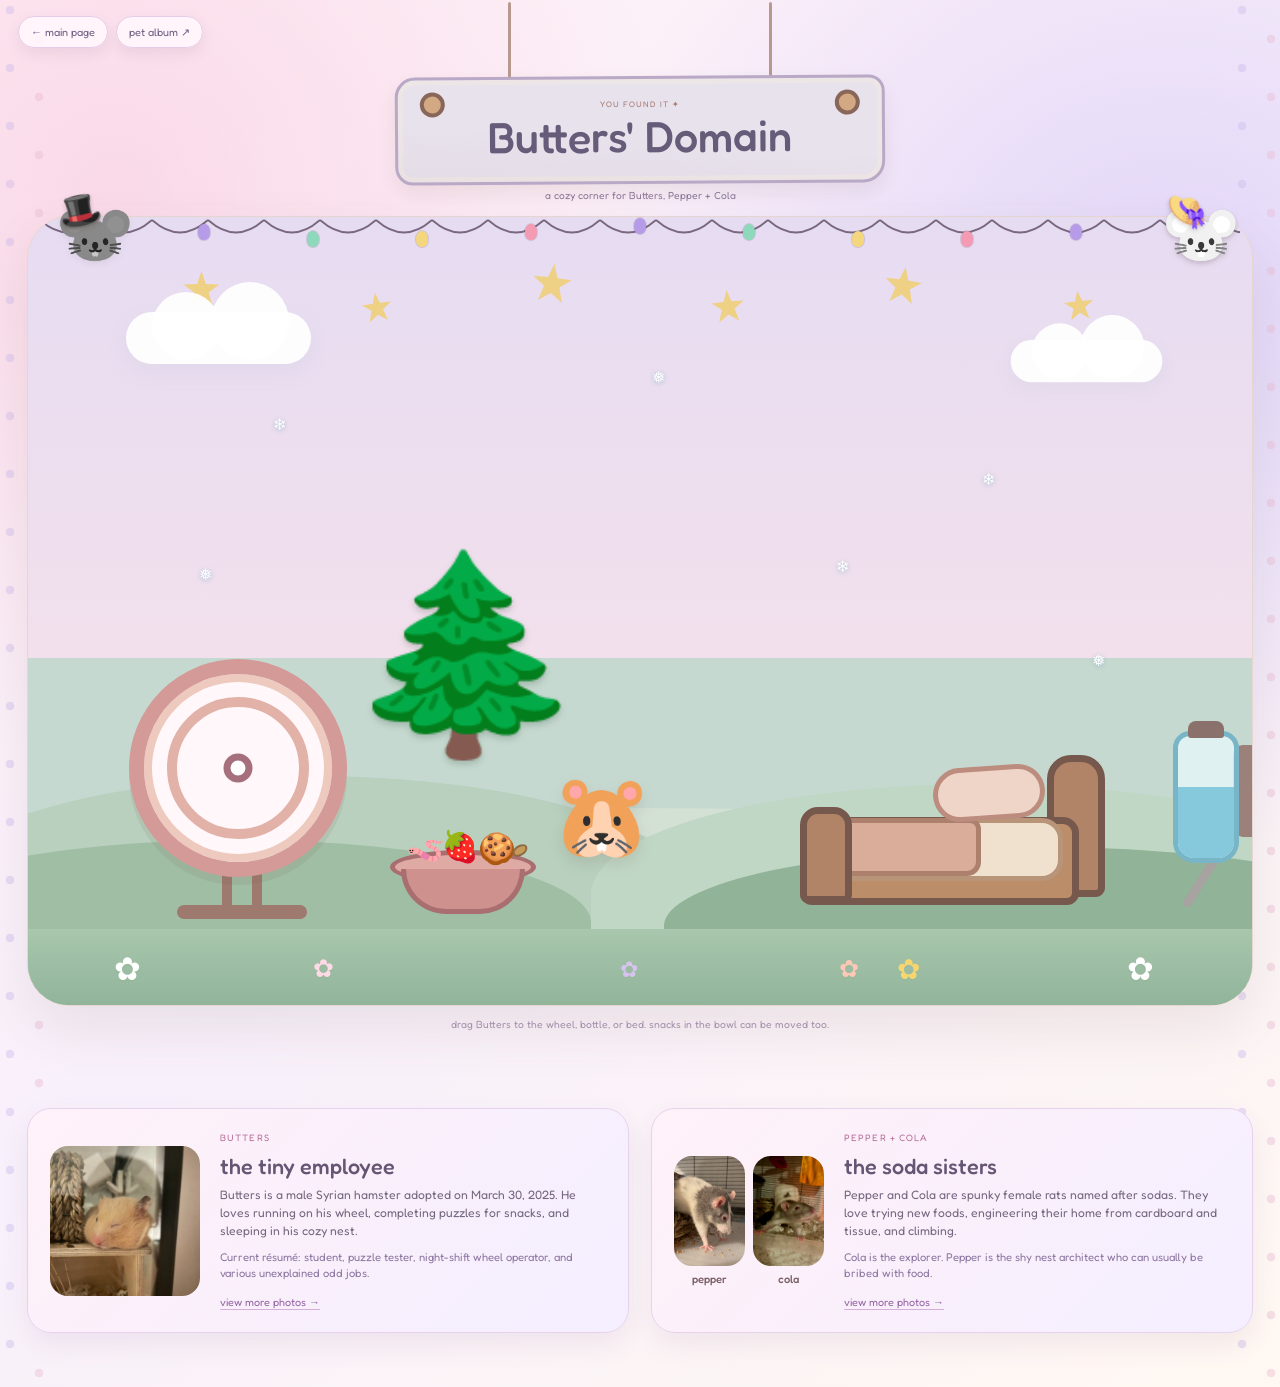
==== commit 0f22a3d0: "projection description edits" ====
--- a/butters-domain.html
+++ b/butters-domain.html
@@ -35,14 +35,14 @@
       <section class="hamster-scene" id="hamster-scene">
         <div class="scene-night" aria-hidden="true"></div>
 
-        <span class="fall-leaf leaf-a" aria-hidden="true">&#127810;</span>
-        <span class="fall-leaf leaf-b" aria-hidden="true">&#127809;</span>
-        <span class="fall-leaf leaf-c" aria-hidden="true">&#127810;</span>
-        <span class="fall-leaf leaf-d" aria-hidden="true">&#127809;</span>
-        <span class="fall-leaf leaf-e" aria-hidden="true">&#127810;</span>
-        <span class="fall-leaf leaf-f" aria-hidden="true">&#127809;</span>
-        <span class="fall-tree" aria-hidden="true">&#127795;</span>
-        <span class="jack-o-lantern" aria-hidden="true">&#127875;</span>
+        <span class="winter-flake flake-a" aria-hidden="true">&#10052;</span>
+        <span class="winter-flake flake-b" aria-hidden="true">&#10053;</span>
+        <span class="winter-flake flake-c" aria-hidden="true">&#10052;</span>
+        <span class="winter-flake flake-d" aria-hidden="true">&#10053;</span>
+        <span class="winter-flake flake-e" aria-hidden="true">&#10052;</span>
+        <span class="winter-flake flake-f" aria-hidden="true">&#10053;</span>
+        <span class="fall-tree" aria-hidden="true">&#127794;</span>
+        <div class="holiday-lights" aria-hidden="true"><i></i><i></i><i></i><i></i><i></i><i></i><i></i><i></i><i></i><i></i><i></i></div>
 
         <button class="domain-stars" id="domain-stars" type="button" aria-label="Toggle night mode">
           <i></i><i></i><i></i><i></i><i></i><i></i>
@@ -71,7 +71,7 @@
             <div class="bowl-back"></div>
             <button class="snack worm" type="button" data-snack="worm" aria-label="Move the worm">🪱</button>
             <button class="snack strawberry" type="button" data-snack="strawberry" aria-label="Move the strawberry">🍓</button>
-            <button class="snack cake" type="button" data-snack="cake" aria-label="Move the pumpkin pie">🥧</button>
+            <button class="snack cake" type="button" data-snack="cake" aria-label="Move the cookie">&#127850;</button>
             <button class="snack seed" type="button" data-snack="seed" aria-label="Move the seed"><span class="seed-shape"></span></button>
             <div class="bowl-front"></div>
           </div>
--- a/butters-domain.css
+++ b/butters-domain.css
@@ -965,3 +965,85 @@
 @media (max-width: 760px) {
   .rat-peeker { top: -100px !important; }
 }
+
+@media (max-width: 760px) {
+  .jack-o-lantern { left: 36%; }
+}
+
+/* Winter scene and lights that shine in night mode. */
+:root {
+  --pink: #c9aebd;
+  --pink-dark: #927c98;
+  --pink-pale: #e5dce8;
+  --blue: #dceaf3;
+  --blue-dark: #9dbdd0;
+  --yellow: #f6df9c;
+  --green1: #c5dbc9;
+  --green2: #a9c8b1;
+  --green3: #85ad91;
+  --green4: #668f76;
+}
+.hamster-scene { background: linear-gradient(to bottom, #e6dcf2 0%, #f2e0ec 56%, #c6d9d0 56% 100%) !important; }
+.hill-far { background:#d3e0d4 !important; }
+.hill-mid-a { background:#b8d0bd !important; }
+.hill-mid-b { background:#c1d7c5 !important; }
+.hill-near-a { background:#9fbea4 !important; }
+.hill-near-b { background:#91b398 !important; }
+.grass-strip { background:linear-gradient(to bottom,#a8c7ad,#91b49a) !important; }
+.sign-board { background:linear-gradient(4deg,rgba(151,111,83,.05),transparent 45%),#e8e2ed; border-color:#b9a9c7; }
+.sign-board h1 { color:#665b78; }
+.winter-flake { position:absolute; z-index:13; color:#fff; text-shadow:0 1px 5px #9bb9cc; pointer-events:none; animation:snow-drift 5s ease-in-out infinite; }
+.flake-a {left:20%;top:25%}.flake-b {left:51%;top:19%;animation-delay:-1s}.flake-c {right:21%;top:32%;animation-delay:-2s}.flake-d {left:14%;top:44%;animation-delay:-3s}.flake-e {left:66%;top:43%;animation-delay:-4s}.flake-f {right:12%;top:55%;animation-delay:-2.5s}
+@keyframes snow-drift { 50% { transform:translateY(12px) rotate(25deg); } }
+.fall-tree { filter:drop-shadow(0 4px 3px rgba(41,73,56,.22)); }
+.holiday-lights { position:absolute; z-index:32; left:1%; right:1%; top:0; height:34px; display:flex; justify-content:space-around; align-items:flex-start; background:url("data:image/svg+xml,%3Csvg xmlns='http://www.w3.org/2000/svg' width='56' height='30' viewBox='0 0 56 30'%3E%3Cpath d='M0 3 Q28 28 56 3' fill='none' stroke='%237a687f' stroke-width='2'/%3E%3C/svg%3E") repeat-x left top / 56px 30px; pointer-events:none; }
+.holiday-lights i { width:12px; height:16px; margin-top:1px; border-radius:50% 50% 45% 45%; background:#f49ab2; box-shadow:0 0 0 1px rgba(94,69,103,.18); transition:background .3s, box-shadow .3s; }
+.holiday-lights i:nth-child(4n+2) { background:#b69be8; }
+.holiday-lights i:nth-child(4n+3) { background:#8ed8bb; }
+.holiday-lights i:nth-child(4n) { background:#f4d77d; }
+.holiday-lights i:nth-child(5n+1) { transform:translateY(0); }
+.holiday-lights i:nth-child(5n+2), .holiday-lights i:nth-child(5n+5) { transform:translateY(6px); }
+.holiday-lights i:nth-child(5n+3), .holiday-lights i:nth-child(5n+4) { transform:translateY(13px); }
+.hamster-scene.night .holiday-lights i { animation:light-twinkle 1.3s ease-in-out infinite alternate; }
+.hamster-scene.night .holiday-lights i:nth-child(4n+1) { background:#ff91b5; box-shadow:0 0 14px 5px rgba(255,113,165,.78); }
+.hamster-scene.night .holiday-lights i:nth-child(4n+2) { background:#c0a4ff; box-shadow:0 0 15px 5px rgba(173,137,255,.82); animation-delay:.4s; }
+.hamster-scene.night .holiday-lights i:nth-child(4n+3) { background:#91e8c7; box-shadow:0 0 14px 5px rgba(100,255,194,.72); animation-delay:.8s; }
+.hamster-scene.night .holiday-lights i:nth-child(4n) { background:#ffe58b; box-shadow:0 0 15px 5px rgba(255,220,106,.78); animation-delay:.2s; }
+@keyframes light-twinkle { to { filter:brightness(1.35); transform:scale(1.13); } }
+@media (max-width:760px) { .winter-flake { font-size:.85rem; } .fall-tree { left:16%; bottom:270px; } .holiday-lights { left:1%; right:1%; top:0; background-size:46px 26px; } .holiday-lights i { width:10px; height:14px; } .domain-stars { top:28px; } }
+@media (prefers-reduced-motion:reduce) { .winter-flake,.hamster-scene.night .holiday-lights i { animation:none; } }
+
+/* Brighter page-wide pastels, with a pink and lilac backdrop. */
+body {
+  background:
+    radial-gradient(ellipse at 9% 14%, rgba(248, 207, 226, .72), transparent 34%),
+    radial-gradient(ellipse at 91% 22%, rgba(218, 205, 247, .76), transparent 36%),
+    linear-gradient(145deg, #fff2f6 0%, #f8f0fb 52%, #fff8f2 100%);
+  color:#62516f;
+}
+.domain-dots {
+  opacity:.42;
+  background-image:
+    radial-gradient(circle, #e9b9d2 0 4px, transparent 4.6px),
+    radial-gradient(circle, #cbb9ed 0 4px, transparent 4.6px);
+}
+.nav-pill {
+  border-color:#e5cde7;
+  background:rgba(255,246,251,.94);
+  color:#705c83;
+  box-shadow:0 6px 14px rgba(112,83,132,.10);
+}
+.nav-pill:hover { background:#fff; }
+.domain-subtitle { color:#8f789b; }
+.secret-note { color:#8f789b; }
+.pet-card {
+  border-color:#e6d2ec;
+  background:linear-gradient(135deg,rgba(255,241,248,.98),rgba(244,238,255,.98));
+  box-shadow:0 12px 28px rgba(112,83,132,.09);
+}
+.pet-card h2 { color:#665674; }
+.pet-card p { color:#73667e; }
+.pet-label { color:#b66e98!important; }
+.pet-joke { color:#8d75a1!important; }
+.photo-link { color:#9663a3; border-color:#d6aedb; }
+.photo-link:hover { color:#744985; }
